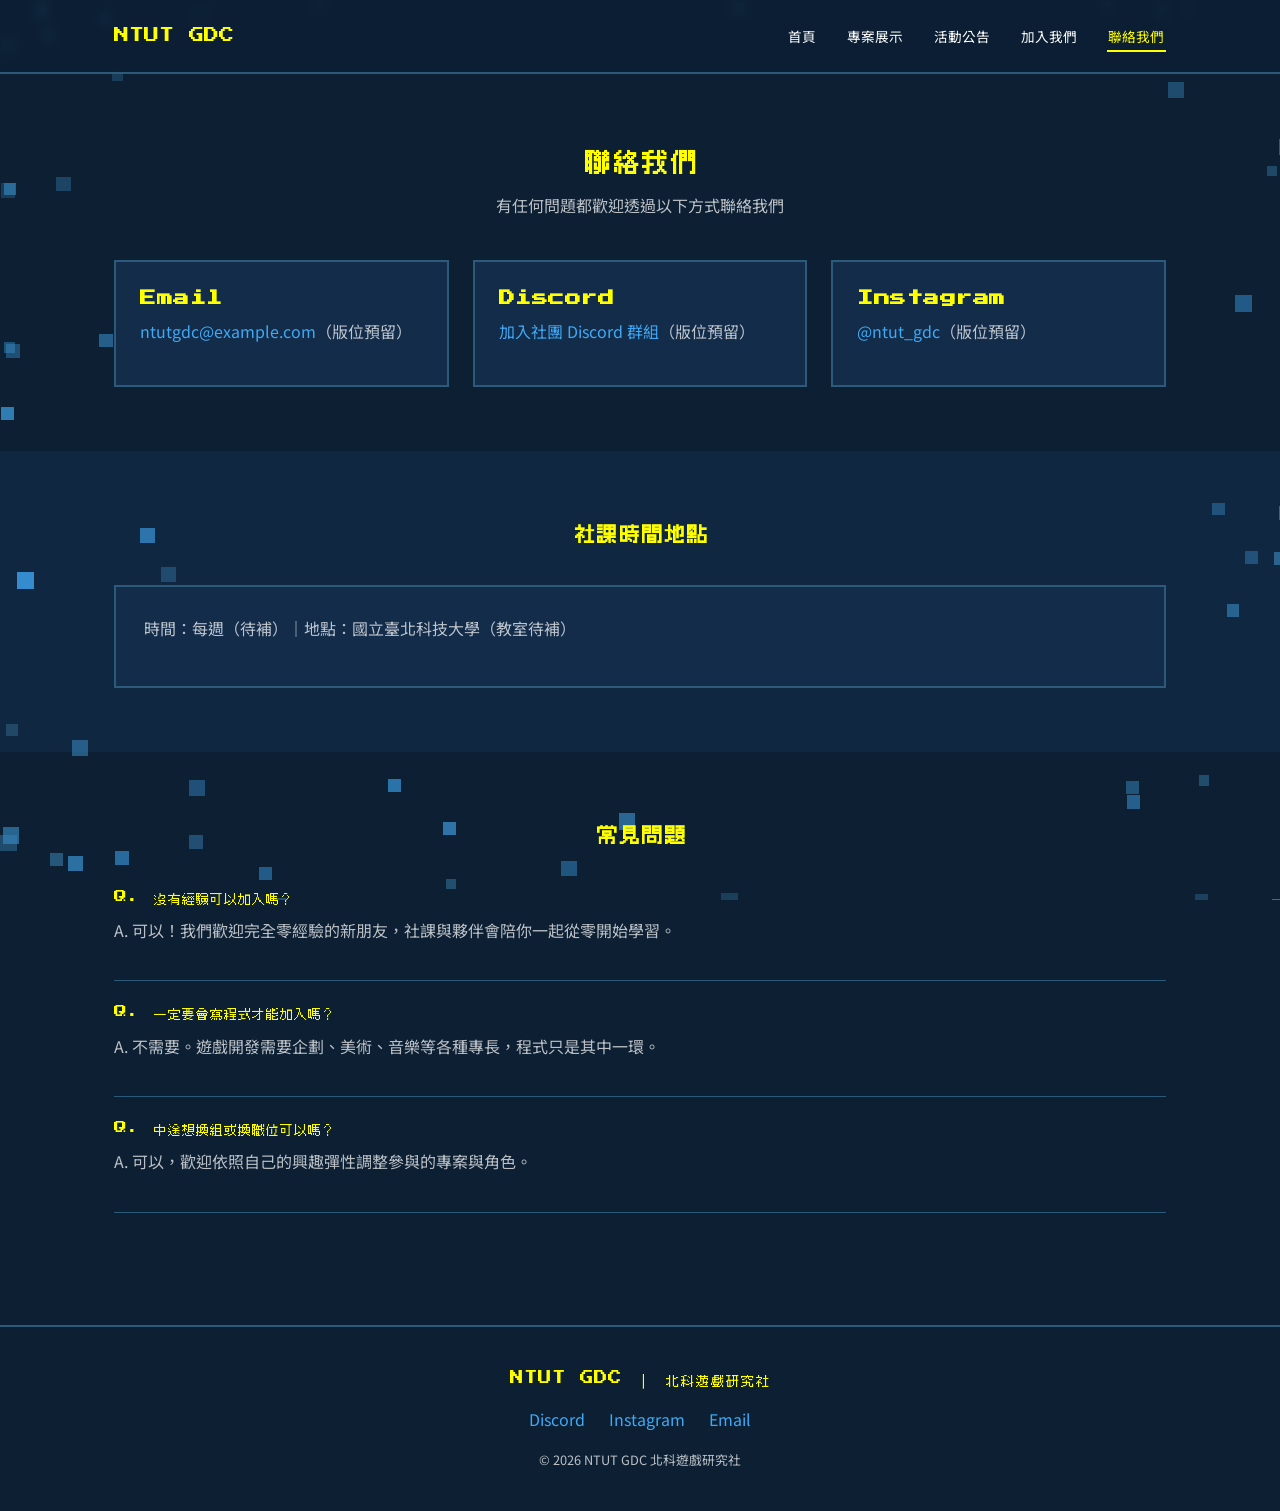
==== contact.html @ 1b5068ab "Add NTUT GDC club website Static five-page site (home, projects, events, join, contact) with a share" ====
<!DOCTYPE html>
<html lang="zh-Hant">
<head>
  <meta charset="UTF-8" />
  <meta name="viewport" content="width=device-width, initial-scale=1.0" />
  <title>聯絡我們 - NTUT GDC 北科遊戲研究社</title>
  <meta name="description" content="聯絡 NTUT GDC 北科遊戲研究社的方式、社課時間地點與常見問題。" />
  <link rel="preconnect" href="https://fonts.googleapis.com" />
  <link rel="preconnect" href="https://fonts.gstatic.com" crossorigin />
  <link href="https://fonts.googleapis.com/css2?family=Press+Start+2P&family=Noto+Sans+TC:wght@400;500;700&display=swap" rel="stylesheet" />
  <link rel="stylesheet" href="css/style.css" />
</head>
<body>
  <div class="pixel-decor" id="pixelDecor" aria-hidden="true"></div>

  <header class="site-header">
    <div class="container nav-container">
      <a href="index.html" class="logo">NTUT GDC</a>
      <button class="nav-toggle" id="navToggle" aria-label="開啟選單" aria-expanded="false">
        <span></span><span></span><span></span>
      </button>
      <nav class="site-nav" id="siteNav">
        <ul class="nav-list">
          <li><a href="index.html">首頁</a></li>
          <li><a href="projects.html">專案展示</a></li>
          <li><a href="events.html">活動公告</a></li>
          <li><a href="join.html">加入我們</a></li>
          <li><a href="contact.html" aria-current="page">聯絡我們</a></li>
        </ul>
      </nav>
    </div>
  </header>

  <main>
    <section class="section">
      <div class="container">
        <div class="section-title">
          <h1>聯絡我們</h1>
          <p>有任何問題都歡迎透過以下方式聯絡我們</p>
        </div>

        <div class="contact-list">
          <div class="contact-item" id="email">
            <h3>Email</h3>
            <p><a href="mailto:ntutgdc@example.com">ntutgdc@example.com</a>（版位預留）</p>
          </div>
          <div class="contact-item" id="discord">
            <h3>Discord</h3>
            <p><a href="#">加入社團 Discord 群組</a>（版位預留）</p>
          </div>
          <div class="contact-item" id="instagram">
            <h3>Instagram</h3>
            <p><a href="#">@ntut_gdc</a>（版位預留）</p>
          </div>
        </div>
      </div>
    </section>

    <section class="section section-alt">
      <div class="container">
        <div class="section-title">
          <h2>社課時間地點</h2>
        </div>
        <div class="card">
          <p>時間：每週（待補）｜地點：國立臺北科技大學（教室待補）</p>
        </div>
      </div>
    </section>

    <section class="section">
      <div class="container">
        <div class="section-title">
          <h2>常見問題</h2>
        </div>

        <!--
          ▼ 如何新增一筆 FAQ ▼
          複製一整段 <div class="faq-item">...</div>，
          貼到下方，修改問題（.faq-q）與答案（<p>）即可。
        -->
        <div class="faq-list">
          <div class="faq-item">
            <p class="faq-q">Q. 沒有經驗可以加入嗎？</p>
            <p>A. 可以！我們歡迎完全零經驗的新朋友，社課與夥伴會陪你一起從零開始學習。</p>
          </div>
          <div class="faq-item">
            <p class="faq-q">Q. 一定要會寫程式才能加入嗎？</p>
            <p>A. 不需要。遊戲開發需要企劃、美術、音樂等各種專長，程式只是其中一環。</p>
          </div>
          <div class="faq-item">
            <p class="faq-q">Q. 中途想換組或換職位可以嗎？</p>
            <p>A. 可以，歡迎依照自己的興趣彈性調整參與的專案與角色。</p>
          </div>
        </div>
      </div>
    </section>
  </main>

  <footer class="site-footer">
    <div class="container footer-container">
      <p class="footer-logo">NTUT GDC ｜ 北科遊戲研究社</p>
      <ul class="footer-links">
        <li><a href="#discord">Discord</a></li>
        <li><a href="#instagram">Instagram</a></li>
        <li><a href="#email">Email</a></li>
      </ul>
      <p class="footer-copy">&copy; 2026 NTUT GDC 北科遊戲研究社</p>
    </div>
  </footer>

  <script src="js/main.js"></script>
</body>
</html>
---- css/style.css ----
/* =====================================================
   NTUT GDC 北科遊戲研究社 — 共用樣式表
   復古電玩 / 像素風 / 8-bit 風格
   五個頁面（index / about / events / join / contact / projects）
   皆共用本檔案，請勿在各頁面內重複定義樣式。
   ===================================================== */

/* Cubic 11 — 開源繁體中文像素字型，授權 SIL OFL。
   來源：https://github.com/ACh-K/Cubic-11
   字型檔與授權條款放在 assets/fonts/，自行 host 避免外部 CDN 失效。 */
@font-face {
  font-family: "Cubic 11";
  src: url("../assets/fonts/Cubic_11.woff2") format("woff2");
  font-weight: normal;
  font-style: normal;
  font-display: swap;
}

:root {
  --color-bg: #0c1f33;
  --color-bg-alt: #102742;
  --color-bg-card: #122c4a;
  --color-blue-bright: #3fa9f5;
  --color-blue-dim: #2c5a7a;
  --color-yellow: #ffff00;
  --color-white: #ffffff;
  --color-white-dim: rgba(255, 255, 255, 0.72);
  --font-pixel: "Press Start 2P", "Cubic 11", "Noto Sans TC", monospace;
  --font-body: "Noto Sans TC", "Microsoft JhengHei", "Helvetica Neue", Arial, sans-serif;
  --container-width: 1100px;
  --header-height: 72px;
}

* {
  box-sizing: border-box;
}

html {
  scroll-behavior: smooth;
}

body {
  margin: 0;
  background-color: var(--color-bg);
  color: var(--color-white);
  font-family: var(--font-body);
  line-height: 1.7;
  font-size: 16px;
  position: relative;
  overflow-x: hidden;
}

h1, h2, h3, h4 {
  font-family: var(--font-pixel);
  color: var(--color-yellow);
  line-height: 1.5;
  margin: 0 0 1rem;
  letter-spacing: 0.5px;
}

h1 { font-size: 1.6rem; }
h2 { font-size: 1.25rem; }
h3 { font-size: 1rem; }
h4 { font-size: 0.85rem; }

p {
  color: var(--color-white-dim);
  margin: 0 0 1rem;
}

a {
  color: var(--color-blue-bright);
  text-decoration: none;
}

a:hover {
  color: var(--color-yellow);
}

ul {
  list-style: none;
  margin: 0;
  padding: 0;
}

img {
  max-width: 100%;
  display: block;
}

.container {
  width: 100%;
  max-width: var(--container-width);
  margin: 0 auto;
  padding: 0 1.5rem;
  position: relative;
  z-index: 1;
}

/* =====================================================
   像素背景裝飾
   由 js/main.js 自動產生，隨機分布於頁面邊緣／角落，
   不需手動編輯。
   ===================================================== */
.pixel-decor {
  position: fixed;
  inset: 0;
  pointer-events: none;
  overflow: hidden;
  z-index: 0;
}

.pixel-decor span {
  position: absolute;
  image-rendering: pixelated;
}

/* =====================================================
   頂部導覽列
   ===================================================== */
.site-header {
  position: sticky;
  top: 0;
  z-index: 50;
  background-color: rgba(12, 31, 51, 0.92);
  border-bottom: 2px solid var(--color-blue-dim);
  -webkit-backdrop-filter: blur(4px);
  backdrop-filter: blur(4px);
}

.nav-container {
  display: flex;
  align-items: center;
  justify-content: space-between;
  height: var(--header-height);
}

.logo {
  font-family: var(--font-pixel);
  font-size: 0.95rem;
  color: var(--color-yellow);
}

.logo:hover {
  color: var(--color-blue-bright);
}

.nav-toggle {
  display: none;
  flex-direction: column;
  justify-content: center;
  gap: 5px;
  width: 36px;
  height: 32px;
  background: transparent;
  border: 2px solid var(--color-blue-bright);
  cursor: pointer;
  padding: 4px;
}

.nav-toggle span {
  display: block;
  height: 2px;
  background-color: var(--color-blue-bright);
}

.site-nav .nav-list {
  display: flex;
  gap: 1.75rem;
}

.site-nav .nav-list a {
  font-size: 0.85rem;
  color: var(--color-white);
  padding: 0.25rem 0.1rem;
  border-bottom: 2px solid transparent;
}

.site-nav .nav-list a:hover,
.site-nav .nav-list a[aria-current="page"] {
  color: var(--color-yellow);
  border-bottom-color: var(--color-yellow);
}

/* =====================================================
   按鈕（像素風）
   ===================================================== */
.btn {
  display: inline-block;
  font-family: var(--font-pixel);
  font-size: 0.8rem;
  color: var(--color-bg);
  background-color: var(--color-yellow);
  border: 2px solid var(--color-bg);
  padding: 0.9rem 1.4rem;
  box-shadow: 4px 4px 0 var(--color-blue-dim);
  cursor: pointer;
  transition: transform 0.08s ease, box-shadow 0.08s ease;
}

.btn:hover {
  color: var(--color-bg);
  transform: translate(2px, 2px);
  box-shadow: 2px 2px 0 var(--color-blue-dim);
}

.btn-outline {
  background-color: transparent;
  color: var(--color-blue-bright);
  border: 2px solid var(--color-blue-bright);
  box-shadow: 4px 4px 0 var(--color-blue-dim);
}

.btn-outline:hover {
  color: var(--color-yellow);
  border-color: var(--color-yellow);
}

/* =====================================================
   Hero（首頁）
   ===================================================== */
.hero {
  padding: 5.5rem 0 4.5rem;
  text-align: center;
}

.hero-title {
  font-size: 1.9rem;
  margin-bottom: 1.2rem;
}

.hero-tagline {
  font-family: var(--font-pixel);
  color: var(--color-white);
  font-size: 0.95rem;
  margin-bottom: 1.5rem;
}

.hero-desc {
  max-width: 560px;
  margin: 0 auto 2.2rem;
}

/* =====================================================
   通用版面區塊
   ===================================================== */
.section {
  padding: 4rem 0;
}

.section-alt {
  background-color: var(--color-bg-alt);
}

.section-title {
  text-align: center;
  margin-bottom: 2.5rem;
}

.section-title h2 {
  margin-bottom: 0.5rem;
}

.section-title p {
  max-width: 600px;
  margin: 0 auto;
}

/* =====================================================
   一般卡片（about / join / contact 共用）
   ===================================================== */
.card {
  background-color: var(--color-bg-card);
  border: 2px solid var(--color-blue-dim);
  padding: 1.75rem;
}

.card-grid {
  display: grid;
  grid-template-columns: repeat(auto-fit, minmax(220px, 1fr));
  gap: 1.5rem;
}

.card-grid-vertical {
  grid-template-columns: 1fr;
  max-width: 700px;
  margin: 0 auto;
}

/* =====================================================
   步驟流程（加入我們）
   ===================================================== */
.steps {
  display: grid;
  grid-template-columns: repeat(auto-fit, minmax(200px, 1fr));
  gap: 1.5rem;
  counter-reset: step;
}

.step {
  background-color: var(--color-bg-card);
  border: 2px solid var(--color-blue-dim);
  padding: 1.5rem;
  position: relative;
}

.step::before {
  counter-increment: step;
  content: counter(step);
  font-family: var(--font-pixel);
  color: var(--color-bg);
  background-color: var(--color-blue-bright);
  width: 32px;
  height: 32px;
  display: flex;
  align-items: center;
  justify-content: center;
  margin-bottom: 1rem;
}

/* =====================================================
   FAQ（聯絡我們）
   ===================================================== */
.faq-item {
  border-bottom: 1px solid var(--color-blue-dim);
  padding: 1.25rem 0;
}

.faq-item:first-child {
  padding-top: 0;
}

.faq-q {
  color: var(--color-yellow);
  font-family: var(--font-pixel);
  font-size: 0.8rem;
  margin-bottom: 0.6rem;
}

/* =====================================================
   聯絡資訊清單
   ===================================================== */
.contact-list {
  display: grid;
  grid-template-columns: repeat(auto-fit, minmax(220px, 1fr));
  gap: 1.5rem;
}

.contact-item {
  background-color: var(--color-bg-card);
  border: 2px solid var(--color-blue-dim);
  padding: 1.5rem;
}

.contact-item h3 {
  margin-bottom: 0.5rem;
}

/* =====================================================
   活動公告（events.html）
   ===================================================== */
.announcement-list {
  display: flex;
  flex-direction: column;
  gap: 1.25rem;
}

.announcement {
  display: flex;
  gap: 1.5rem;
  background-color: var(--color-bg-card);
  border: 2px solid var(--color-blue-dim);
  padding: 1.5rem;
}

.announcement-date {
  flex-shrink: 0;
  width: 100px;
  font-family: var(--font-pixel);
  font-size: 0.75rem;
  color: var(--color-blue-bright);
}

.announcement-body h3 {
  margin-bottom: 0.5rem;
}

.announcement.is-past {
  opacity: 0.75;
}

/* =====================================================
   專案展示（projects.html）
   ===================================================== */
.filter-bar {
  display: flex;
  flex-wrap: wrap;
  gap: 1.75rem;
  margin-bottom: 2.5rem;
  padding: 1.5rem;
  background-color: var(--color-bg-card);
  border: 2px solid var(--color-blue-dim);
}

.filter-group {
  display: flex;
  flex-direction: column;
  gap: 0.6rem;
}

.filter-group-label {
  font-family: var(--font-pixel);
  font-size: 0.7rem;
  color: var(--color-white-dim);
}

.filter-options {
  display: flex;
  flex-wrap: wrap;
  gap: 0.6rem;
}

.filter-btn {
  font-family: var(--font-body);
  font-size: 0.85rem;
  color: var(--color-white);
  background-color: transparent;
  border: 2px solid var(--color-blue-dim);
  padding: 0.45rem 0.9rem;
  cursor: pointer;
}

.filter-btn:hover {
  border-color: var(--color-blue-bright);
}

.filter-btn.is-active {
  background-color: var(--color-blue-bright);
  border-color: var(--color-blue-bright);
  color: var(--color-bg);
  font-weight: bold;
}

.project-grid {
  display: grid;
  grid-template-columns: repeat(auto-fit, minmax(280px, 1fr));
  gap: 1.75rem;
}

.project-card {
  background-color: var(--color-bg-card);
  border: 2px solid var(--color-blue-dim);
  display: flex;
  flex-direction: column;
  transition: border-color 0.15s ease, transform 0.15s ease;
}

.project-card:hover {
  border-color: var(--color-blue-bright);
  transform: translateY(-3px);
}

.project-card.is-hidden {
  display: none;
}

.project-thumb {
  height: 150px;
  background-color: var(--color-bg-alt);
  background-image:
    repeating-linear-gradient(45deg, var(--color-blue-dim) 0, var(--color-blue-dim) 2px, transparent 2px, transparent 14px),
    repeating-linear-gradient(-45deg, var(--color-blue-dim) 0, var(--color-blue-dim) 2px, transparent 2px, transparent 14px);
  display: flex;
  align-items: center;
  justify-content: center;
  border-bottom: 2px solid var(--color-blue-dim);
}

.project-thumb span {
  font-family: var(--font-pixel);
  font-size: 0.7rem;
  color: var(--color-white-dim);
  background-color: rgba(12, 31, 51, 0.75);
  padding: 0.5rem 0.75rem;
}

.project-body {
  padding: 1.5rem;
  display: flex;
  flex-direction: column;
  flex-grow: 1;
}

.project-meta {
  display: flex;
  flex-wrap: wrap;
  gap: 0.4rem;
  margin-bottom: 0.75rem;
}

.tag {
  font-size: 0.7rem;
  color: var(--color-blue-bright);
  border: 1px solid var(--color-blue-bright);
  padding: 0.15rem 0.5rem;
}

.badge-status {
  font-size: 0.7rem;
  padding: 0.15rem 0.5rem;
  font-weight: bold;
}

.badge-status.status-ongoing {
  color: var(--color-bg);
  background-color: var(--color-yellow);
}

.badge-status.status-done {
  color: var(--color-white);
  background-color: var(--color-blue-dim);
}

.project-style {
  font-size: 0.85rem;
  color: var(--color-white-dim);
  margin-bottom: 0.5rem;
}

.project-team {
  font-size: 0.8rem;
  color: var(--color-blue-bright);
  margin-bottom: 1rem;
}

.project-links {
  margin-top: auto;
  display: flex;
  gap: 1rem;
}

.no-results {
  text-align: center;
  color: var(--color-white-dim);
  padding: 3rem 0;
  display: none;
}

.no-results.is-visible {
  display: block;
}

/* =====================================================
   首頁精選專案預覽
   ===================================================== */
.featured-grid {
  display: grid;
  grid-template-columns: repeat(auto-fit, minmax(280px, 1fr));
  gap: 1.75rem;
}

/* =====================================================
   Footer
   ===================================================== */
.site-footer {
  border-top: 2px solid var(--color-blue-dim);
  padding: 2.5rem 0;
  margin-top: 3rem;
}

.footer-container {
  display: flex;
  flex-direction: column;
  align-items: center;
  gap: 1rem;
  text-align: center;
}

.footer-logo {
  font-family: var(--font-pixel);
  color: var(--color-yellow);
  font-size: 0.85rem;
  margin: 0;
}

.footer-links {
  display: flex;
  gap: 1.5rem;
}

.footer-copy {
  color: var(--color-white-dim);
  font-size: 0.8rem;
  margin: 0;
}

/* =====================================================
   響應式設計
   ===================================================== */
@media (max-width: 768px) {
  .nav-toggle {
    display: flex;
  }

  .site-nav {
    position: absolute;
    top: var(--header-height);
    left: 0;
    right: 0;
    background-color: var(--color-bg);
    border-bottom: 2px solid var(--color-blue-dim);
    max-height: 0;
    overflow: hidden;
    transition: max-height 0.25s ease;
  }

  .site-nav.is-open {
    max-height: 360px;
  }

  .site-nav .nav-list {
    flex-direction: column;
    gap: 0;
    padding: 0.5rem 1.5rem 1.5rem;
  }

  .site-nav .nav-list a {
    display: block;
    padding: 0.75rem 0;
  }

  .hero-title {
    font-size: 1.4rem;
  }

  .announcement {
    flex-direction: column;
    gap: 0.5rem;
  }
}

@media (max-width: 480px) {
  h1 { font-size: 1.2rem; }
  .hero { padding: 3.5rem 0 3rem; }
}
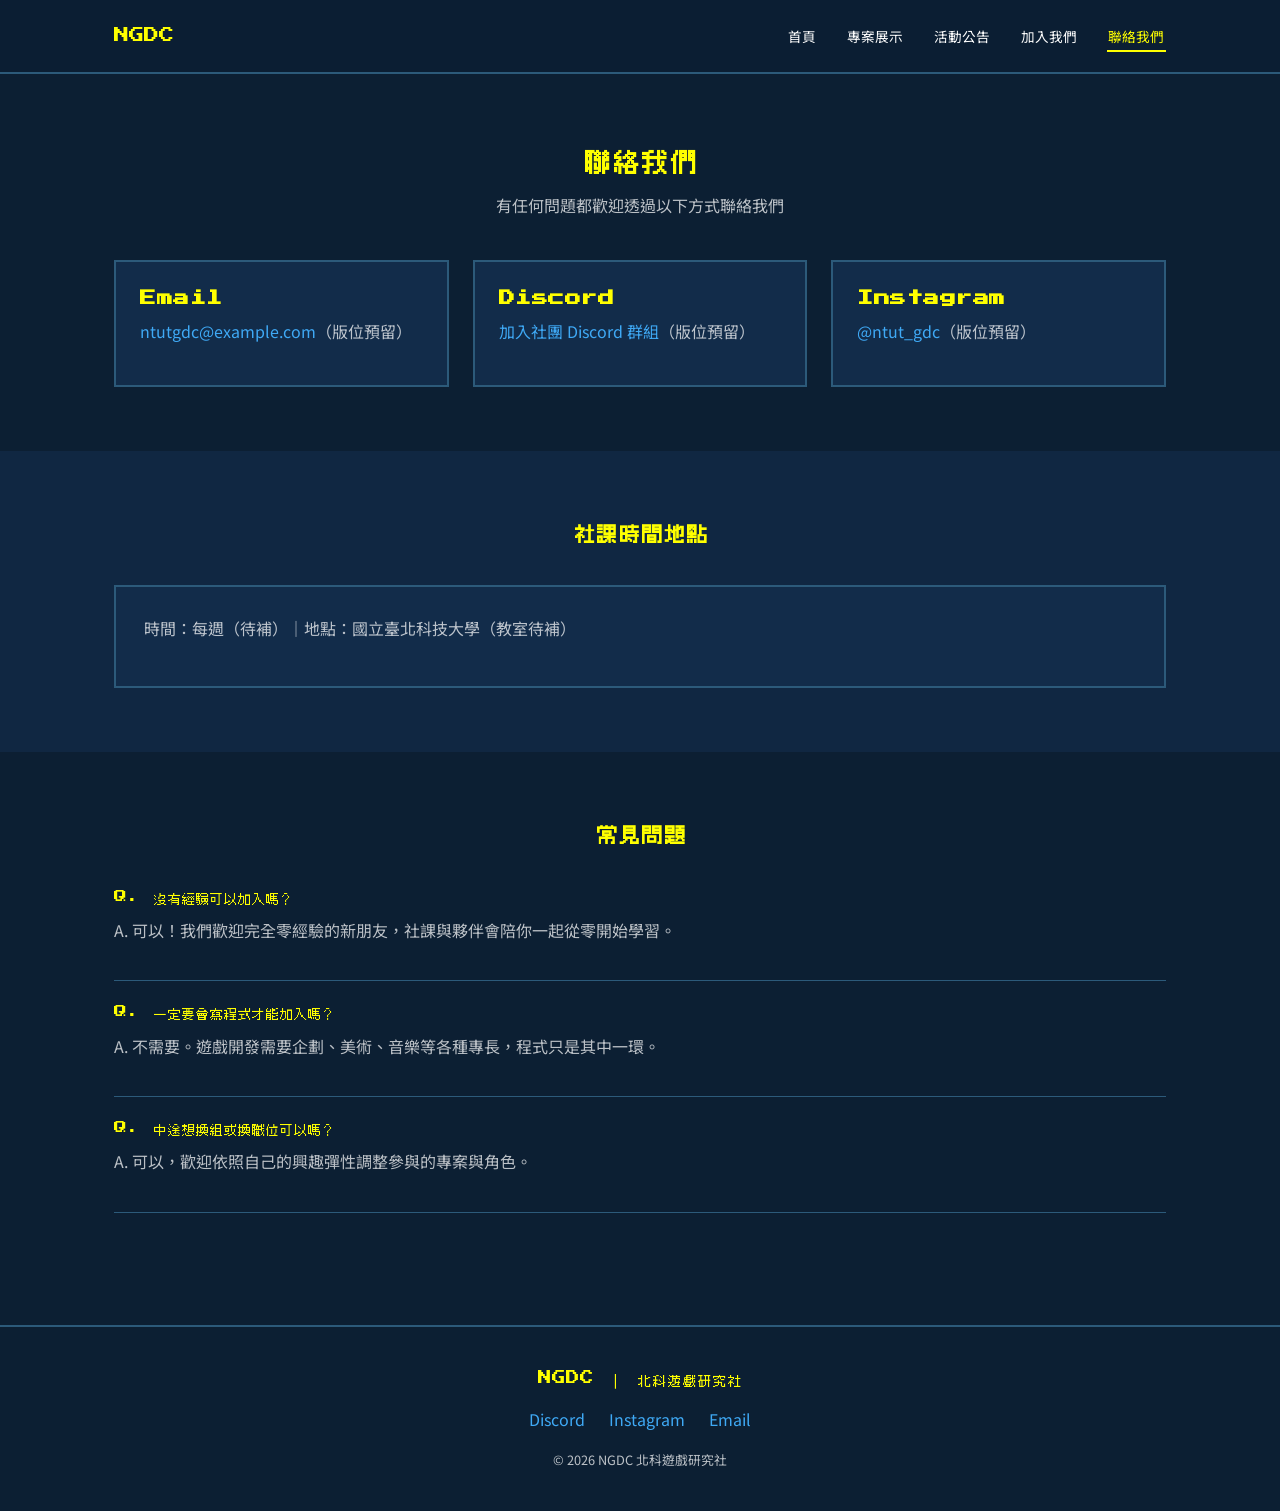
==== commit 292f7b84: "修改側邊外觀" ====
--- a/contact.html
+++ b/contact.html
@@ -3,19 +3,17 @@
 <head>
   <meta charset="UTF-8" />
   <meta name="viewport" content="width=device-width, initial-scale=1.0" />
-  <title>聯絡我們 - NTUT GDC 北科遊戲研究社</title>
-  <meta name="description" content="聯絡 NTUT GDC 北科遊戲研究社的方式、社課時間地點與常見問題。" />
+  <title>聯絡我們 - NGDC 北科遊戲研究社</title>
+  <meta name="description" content="聯絡 NGDC 北科遊戲研究社的方式、社課時間地點與常見問題。" />
   <link rel="preconnect" href="https://fonts.googleapis.com" />
   <link rel="preconnect" href="https://fonts.gstatic.com" crossorigin />
   <link href="https://fonts.googleapis.com/css2?family=Press+Start+2P&family=Noto+Sans+TC:wght@400;500;700&display=swap" rel="stylesheet" />
   <link rel="stylesheet" href="css/style.css" />
 </head>
 <body>
-  <div class="pixel-decor" id="pixelDecor" aria-hidden="true"></div>
-
   <header class="site-header">
     <div class="container nav-container">
-      <a href="index.html" class="logo">NTUT GDC</a>
+      <a href="index.html" class="logo">NGDC</a>
       <button class="nav-toggle" id="navToggle" aria-label="開啟選單" aria-expanded="false">
         <span></span><span></span><span></span>
       </button>
@@ -33,6 +31,8 @@
 
   <main>
     <section class="section">
+      <div class="wave-decoration wave-decoration--left" aria-hidden="true"></div>
+      <div class="wave-decoration wave-decoration--right" aria-hidden="true"></div>
       <div class="container">
         <div class="section-title">
           <h1>聯絡我們</h1>
@@ -57,6 +57,8 @@
     </section>
 
     <section class="section section-alt">
+      <div class="wave-decoration wave-decoration--left" aria-hidden="true"></div>
+      <div class="wave-decoration wave-decoration--right" aria-hidden="true"></div>
       <div class="container">
         <div class="section-title">
           <h2>社課時間地點</h2>
@@ -68,6 +70,8 @@
     </section>
 
     <section class="section">
+      <div class="wave-decoration wave-decoration--left" aria-hidden="true"></div>
+      <div class="wave-decoration wave-decoration--right" aria-hidden="true"></div>
       <div class="container">
         <div class="section-title">
           <h2>常見問題</h2>
@@ -98,13 +102,13 @@
 
   <footer class="site-footer">
     <div class="container footer-container">
-      <p class="footer-logo">NTUT GDC ｜ 北科遊戲研究社</p>
+      <p class="footer-logo">NGDC ｜ 北科遊戲研究社</p>
       <ul class="footer-links">
         <li><a href="#discord">Discord</a></li>
         <li><a href="#instagram">Instagram</a></li>
         <li><a href="#email">Email</a></li>
       </ul>
-      <p class="footer-copy">&copy; 2026 NTUT GDC 北科遊戲研究社</p>
+      <p class="footer-copy">&copy; 2026 NGDC 北科遊戲研究社</p>
     </div>
   </footer>
 
--- a/css/style.css
+++ b/css/style.css
@@ -1,5 +1,5 @@
 /* =====================================================
-   NTUT GDC 北科遊戲研究社 — 共用樣式表
+   NGDC 北科遊戲研究社 — 共用樣式表
    復古電玩 / 像素風 / 8-bit 風格
    五個頁面（index / about / events / join / contact / projects）
    皆共用本檔案，請勿在各頁面內重複定義樣式。
@@ -18,11 +18,16 @@
 
 :root {
   --color-bg: #0c1f33;
+  --color-bg-deep: #091628;
   --color-bg-alt: #102742;
   --color-bg-card: #122c4a;
   --color-blue-bright: #3fa9f5;
+  --color-blue-mid: #3a7fa8;
   --color-blue-dim: #2c5a7a;
+  --color-blue-pale: #7fb8e6;
+  --color-border-soft: #1d3a55;
   --color-yellow: #ffff00;
+  --color-yellow-cta: #ffe600;
   --color-white: #ffffff;
   --color-white-dim: rgba(255, 255, 255, 0.72);
   --font-pixel: "Press Start 2P", "Cubic 11", "Noto Sans TC", monospace;
@@ -98,21 +103,64 @@
 }
 
 /* =====================================================
-   像素背景裝飾
-   由 js/main.js 自動產生，隨機分布於頁面邊緣／角落，
-   不需手動編輯。
-   ===================================================== */
-.pixel-decor {
-  position: fixed;
-  inset: 0;
+   兩側海浪式像素方塊裝飾
+   固定式（非隨機）裝飾，只出現在頁面左右兩側留白區域。
+   裝飾包在每個 section 內部（而不是整頁），跟著該 section
+   自己的高度走，所以區塊與區塊交界處會自然斷開，不會變成
+   貫穿全頁的一條長條。要套用裝飾的 section 必須是
+   position: relative（.hero 和 .section 都已經設定好）。
+
+   結構是「多個橫排（row）由上到下排列」，每排從頁面外側邊緣
+   往中央內容方向排列方塊；每排的方塊「數量」由 js/main.js
+   依正弦波計算（週期拉長、振幅縮小，做出寬緩不尖銳的海浪
+   起伏），同一排內的顏色固定 4 階、由外到內依序變亮，
+   跟這排總共幾顆方塊無關（最外側永遠最暗）。
+
+   橫排與方塊本身只是 <div>，沒有任何文字或可互動內容，
+   JS 只負責讀取容器高度後計算要鋪幾排、每排幾顆方塊。
+   寬螢幕才有足夠留白顯示，較窄螢幕（< 1400px）直接隱藏。
+   z-index 低於 .container，不會蓋到文字內容。
+   ===================================================== */
+.wave-decoration {
+  position: absolute;
+  top: 0;
+  bottom: 0;
+  display: flex;
+  flex-direction: column;
+  gap: 8px;
+  padding: 36px 20px;
+  z-index: 0;
   pointer-events: none;
   overflow: hidden;
-  z-index: 0;
-}
-
-.pixel-decor span {
-  position: absolute;
-  image-rendering: pixelated;
+}
+
+.wave-decoration--left {
+  left: 0;
+}
+
+.wave-decoration--right {
+  right: 0;
+}
+
+.wave-decoration--right .wave-row {
+  flex-direction: row-reverse;
+}
+
+.wave-row {
+  display: flex;
+  gap: 4px;
+}
+
+.wave-square {
+  width: 16px;
+  height: 16px;
+  flex-shrink: 0;
+}
+
+@media (max-width: 1399px) {
+  .wave-decoration {
+    display: none;
+  }
 }
 
 /* =====================================================
@@ -182,6 +230,29 @@
   border-bottom-color: var(--color-yellow);
 }
 
+.nav-right {
+  display: flex;
+  align-items: center;
+  gap: 1.5rem;
+}
+
+.nav-social {
+  display: flex;
+  align-items: center;
+  gap: 1rem;
+}
+
+.nav-divider {
+  width: 1px;
+  height: 18px;
+  background-color: var(--color-blue-dim);
+}
+
+.nav-social-link {
+  font-size: 0.75rem;
+  color: var(--color-blue-pale);
+}
+
 /* =====================================================
    按鈕（像素風）
    ===================================================== */
@@ -189,11 +260,13 @@
   display: inline-block;
   font-family: var(--font-pixel);
   font-size: 0.8rem;
+  font-weight: bold;
+  letter-spacing: 1.5px;
   color: var(--color-bg);
-  background-color: var(--color-yellow);
+  background-color: var(--color-yellow-cta);
   border: 2px solid var(--color-bg);
   padding: 0.9rem 1.4rem;
-  box-shadow: 4px 4px 0 var(--color-blue-dim);
+  box-shadow: 4px 4px 0 var(--color-blue-bright);
   cursor: pointer;
   transition: transform 0.08s ease, box-shadow 0.08s ease;
 }
@@ -201,7 +274,7 @@
 .btn:hover {
   color: var(--color-bg);
   transform: translate(2px, 2px);
-  box-shadow: 2px 2px 0 var(--color-blue-dim);
+  box-shadow: 2px 2px 0 var(--color-blue-bright);
 }
 
 .btn-outline {
@@ -220,8 +293,30 @@
    Hero（首頁）
    ===================================================== */
 .hero {
-  padding: 5.5rem 0 4.5rem;
+  position: relative;
+  background-color: var(--color-bg);
+  padding: 4.5rem 0 3.5rem;
   text-align: center;
+}
+
+.hero-pixel-row {
+  display: flex;
+  justify-content: center;
+  gap: 6px;
+  margin-bottom: 2.5rem;
+}
+
+.hero-pixel-row span {
+  width: 10px;
+  height: 10px;
+  background-color: var(--color-blue-dim);
+}
+
+.hero-pixel-row span:nth-child(1),
+.hero-pixel-row span:nth-child(4),
+.hero-pixel-row span:nth-child(5),
+.hero-pixel-row span:nth-child(7) {
+  background-color: var(--color-blue-bright);
 }
 
 .hero-title {
@@ -245,11 +340,16 @@
    通用版面區塊
    ===================================================== */
 .section {
+  position: relative;
   padding: 4rem 0;
 }
 
 .section-alt {
   background-color: var(--color-bg-alt);
+}
+
+.section-deep {
+  background-color: var(--color-bg-deep);
 }
 
 .section-title {
@@ -281,10 +381,22 @@
   gap: 1.5rem;
 }
 
-.card-grid-vertical {
-  grid-template-columns: 1fr;
-  max-width: 700px;
+/* =====================================================
+   關於我們內容卡（首頁）
+   ===================================================== */
+.about-panel {
+  max-width: 560px;
   margin: 0 auto;
+  border: 1px solid var(--color-border-soft);
+  border-radius: 4px;
+  padding: 24px;
+  display: flex;
+  flex-direction: column;
+  gap: 1.75rem;
+}
+
+.about-block p {
+  margin-bottom: 0;
 }
 
 /* =====================================================
@@ -600,6 +712,10 @@
 @media (max-width: 768px) {
   .nav-toggle {
     display: flex;
+  }
+
+  .nav-social {
+    display: none;
   }
 
   .site-nav {
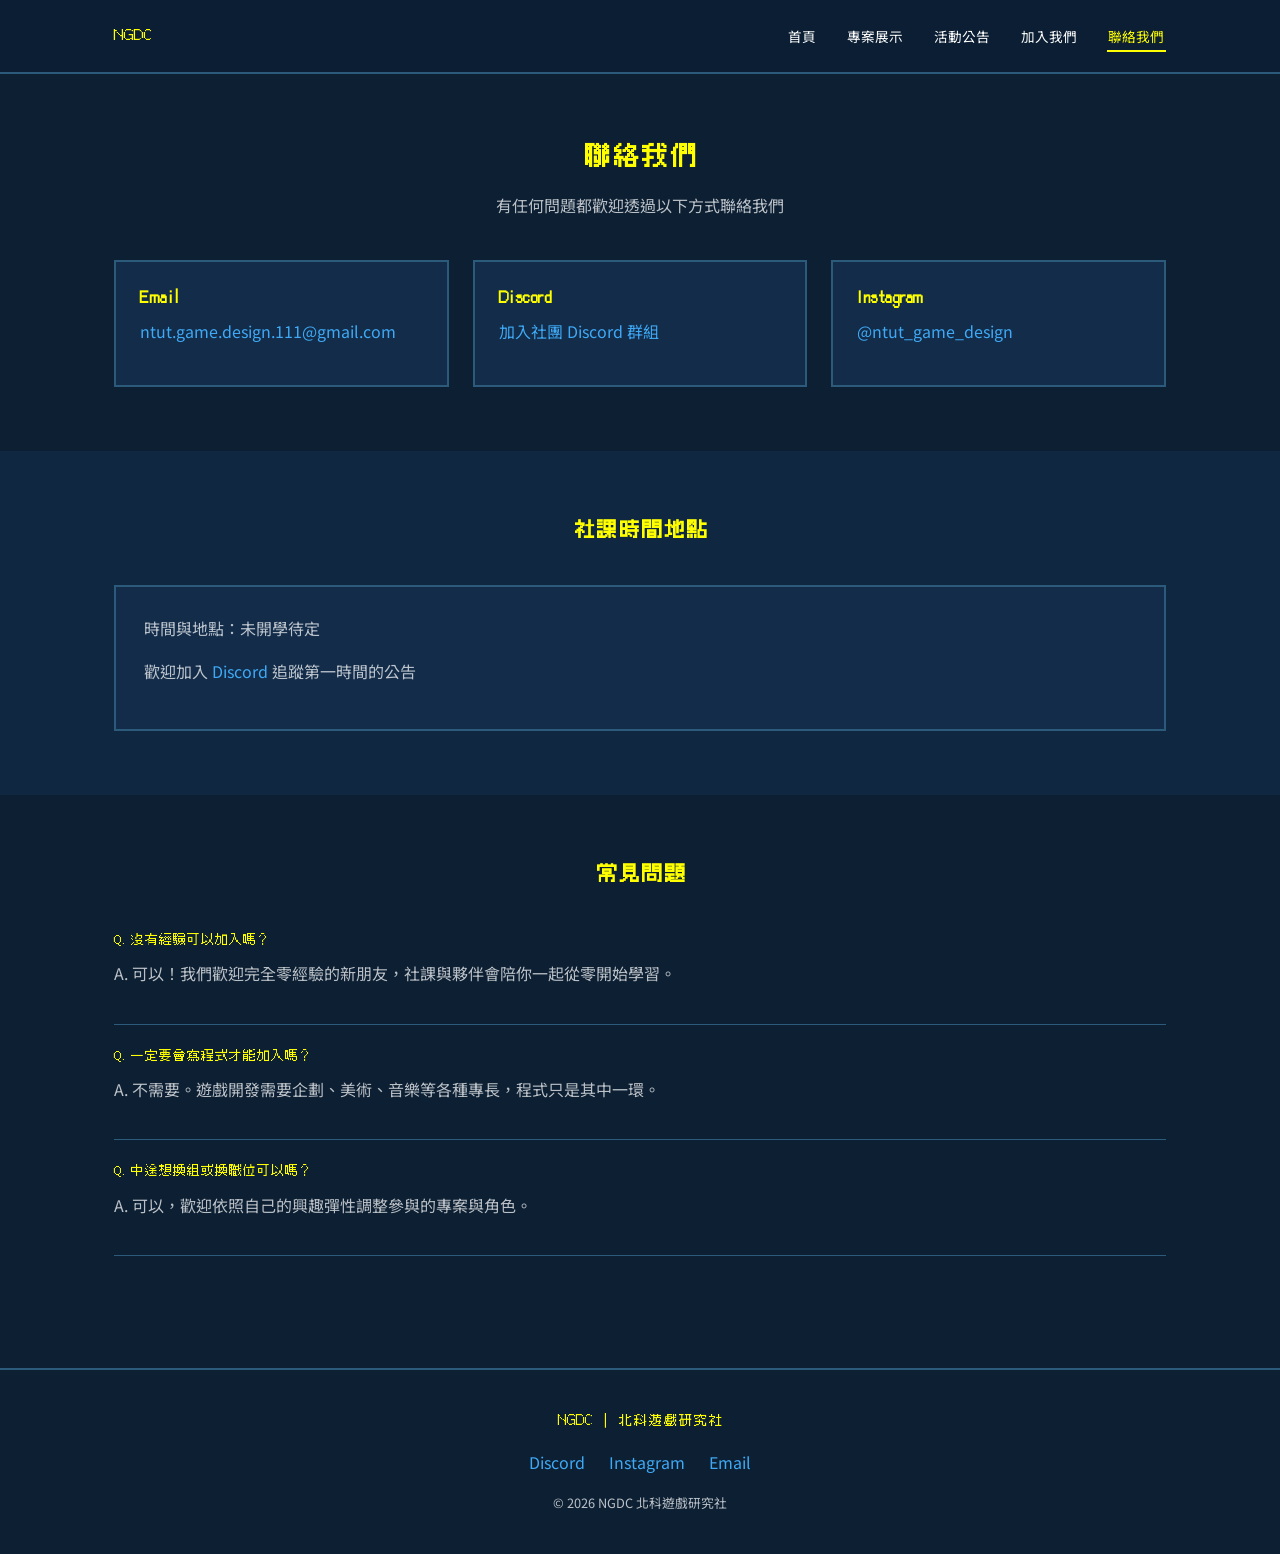
==== commit 01609210: "加入我們頁面更改" ====
--- a/contact.html
+++ b/contact.html
@@ -42,15 +42,15 @@
         <div class="contact-list">
           <div class="contact-item" id="email">
             <h3>Email</h3>
-            <p><a href="mailto:ntutgdc@example.com">ntutgdc@example.com</a>（版位預留）</p>
+            <p><a href="mailto:ntut.game.design.111@gmail.com">ntut.game.design.111@gmail.com</a></p>
           </div>
           <div class="contact-item" id="discord">
             <h3>Discord</h3>
-            <p><a href="#">加入社團 Discord 群組</a>（版位預留）</p>
+            <p><a href="https://discord.gg/KpZhJA3yag" target="_blank" rel="noopener">加入社團 Discord 群組</a></p>
           </div>
           <div class="contact-item" id="instagram">
             <h3>Instagram</h3>
-            <p><a href="#">@ntut_gdc</a>（版位預留）</p>
+            <p><a href="https://instagram.com/ntut_game_design" target="_blank" rel="noopener">@ntut_game_design</a></p>
           </div>
         </div>
       </div>
@@ -64,7 +64,8 @@
           <h2>社課時間地點</h2>
         </div>
         <div class="card">
-          <p>時間：每週（待補）｜地點：國立臺北科技大學（教室待補）</p>
+          <p>時間與地點：未開學待定</p>
+          <p>歡迎加入 <a href="https://discord.gg/KpZhJA3yag" target="_blank" rel="noopener">Discord</a> 追蹤第一時間的公告</p>
         </div>
       </div>
     </section>
--- a/css/style.css
+++ b/css/style.css
@@ -30,7 +30,7 @@
   --color-yellow-cta: #ffe600;
   --color-white: #ffffff;
   --color-white-dim: rgba(255, 255, 255, 0.72);
-  --font-pixel: "Press Start 2P", "Cubic 11", "Noto Sans TC", monospace;
+  --font-pixel: "Cubic 11", "Noto Sans TC", monospace;
   --font-body: "Noto Sans TC", "Microsoft JhengHei", "Helvetica Neue", Arial, sans-serif;
   --container-width: 1100px;
   --header-height: 72px;
@@ -289,6 +289,19 @@
   border-color: var(--color-yellow);
 }
 
+.btn-outline-yellow {
+  background-color: transparent;
+  color: var(--color-yellow-cta);
+  border: 2px solid var(--color-yellow-cta);
+  box-shadow: 4px 4px 0 var(--color-blue-dim);
+}
+
+.btn-outline-yellow:hover {
+  color: var(--color-yellow);
+  border-color: var(--color-yellow);
+  box-shadow: 2px 2px 0 var(--color-blue-dim);
+}
+
 /* =====================================================
    Hero（首頁）
    ===================================================== */
@@ -428,6 +441,55 @@
   align-items: center;
   justify-content: center;
   margin-bottom: 1rem;
+}
+
+/* =====================================================
+   期許清單 / CTA 群組（加入我們）
+   ===================================================== */
+.join-tagline {
+  font-size: 1.05rem;
+  max-width: 640px;
+  margin: 0 auto;
+}
+
+.perk-list {
+  max-width: 680px;
+  margin: 0 auto 1.5rem;
+  display: flex;
+  flex-direction: column;
+  gap: 1.25rem;
+}
+
+.perk-list li {
+  color: var(--color-white-dim);
+  padding-left: 1.75rem;
+  position: relative;
+  line-height: 1.7;
+}
+
+.perk-list li::before {
+  content: "";
+  position: absolute;
+  left: 0;
+  top: 0.45em;
+  width: 10px;
+  height: 10px;
+  background-color: var(--color-blue-bright);
+}
+
+.perk-note {
+  max-width: 680px;
+  margin: 0 auto;
+  text-align: center;
+  color: var(--color-blue-pale);
+  font-style: italic;
+}
+
+.cta-group {
+  display: flex;
+  flex-wrap: wrap;
+  justify-content: center;
+  gap: 1.5rem;
 }
 
 /* =====================================================
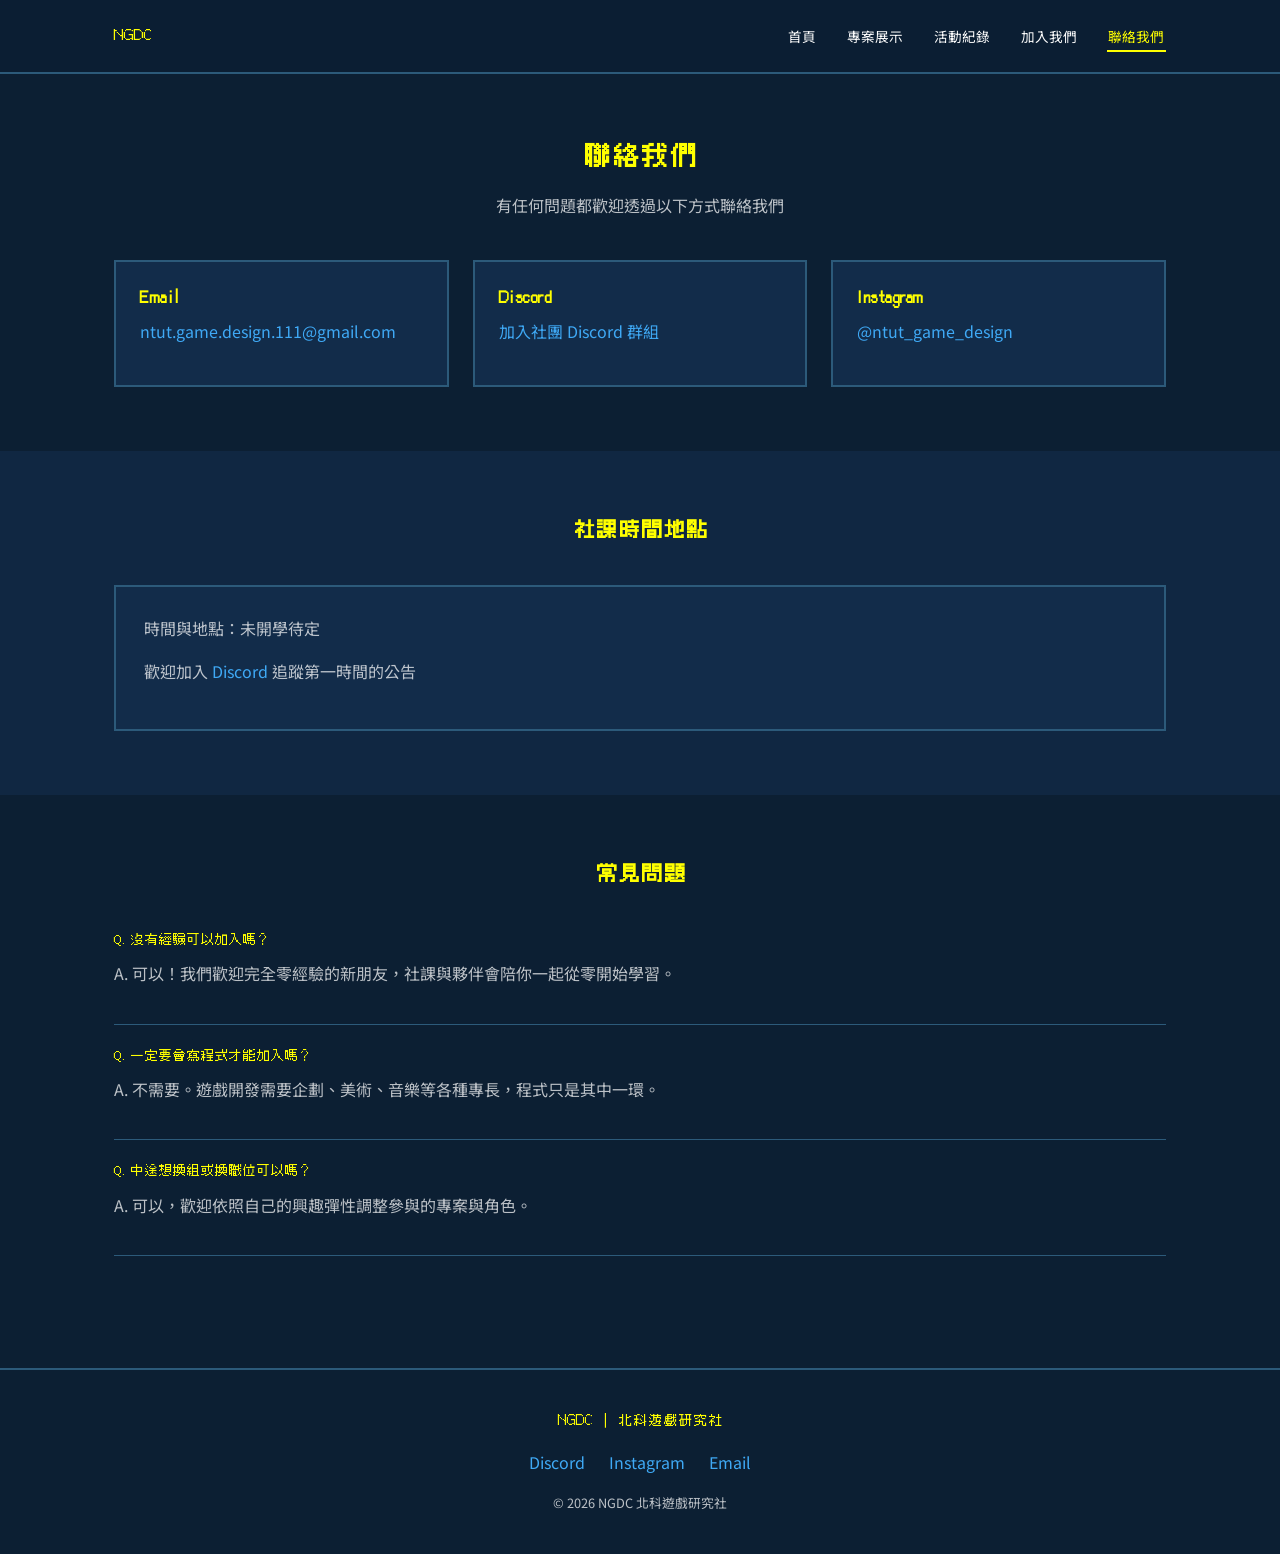
==== commit 232d6680: "活動紀錄頁面更改" ====
--- a/contact.html
+++ b/contact.html
@@ -21,7 +21,7 @@
         <ul class="nav-list">
           <li><a href="index.html">首頁</a></li>
           <li><a href="projects.html">專案展示</a></li>
-          <li><a href="events.html">活動公告</a></li>
+          <li><a href="events.html">活動紀錄</a></li>
           <li><a href="join.html">加入我們</a></li>
           <li><a href="contact.html" aria-current="page">聯絡我們</a></li>
         </ul>
--- a/css/style.css
+++ b/css/style.css
@@ -531,8 +531,67 @@
 }
 
 /* =====================================================
-   活動公告（events.html）
-   ===================================================== */
+   活動紀錄（events.html）
+   ===================================================== */
+.notice-card {
+  display: flex;
+  align-items: center;
+  gap: 1.5rem;
+  flex-wrap: wrap;
+  background-color: var(--color-bg-card);
+  border: 1px solid var(--color-blue-dim);
+  padding: 1.25rem 1.5rem;
+  margin-bottom: 2.5rem;
+}
+
+.notice-card p {
+  margin: 0;
+  flex: 1;
+  min-width: 180px;
+}
+
+.notice-btn {
+  flex-shrink: 0;
+  font-family: var(--font-pixel);
+  font-size: 0.7rem;
+  color: var(--color-blue-bright);
+  border: 1px solid var(--color-blue-bright);
+  padding: 0.5rem 0.85rem;
+  white-space: nowrap;
+}
+
+.notice-btn:hover {
+  color: var(--color-yellow);
+  border-color: var(--color-yellow);
+}
+
+.event-semester {
+  font-family: var(--font-pixel);
+  font-size: 0.75rem;
+  color: var(--color-blue-pale);
+  margin: 0 0 1rem;
+  padding-bottom: 0.75rem;
+  border-bottom: 1px solid var(--color-border-soft);
+}
+
+.event-meta {
+  font-size: 0.8rem;
+  color: var(--color-blue-pale);
+  margin-bottom: 0.75rem;
+}
+
+.event-link {
+  display: inline-block;
+  margin-top: 0.75rem;
+  font-size: 0.85rem;
+  color: var(--color-blue-bright);
+}
+
+.event-link:hover {
+  color: var(--color-yellow);
+}
+
+
 .announcement-list {
   display: flex;
   flex-direction: column;
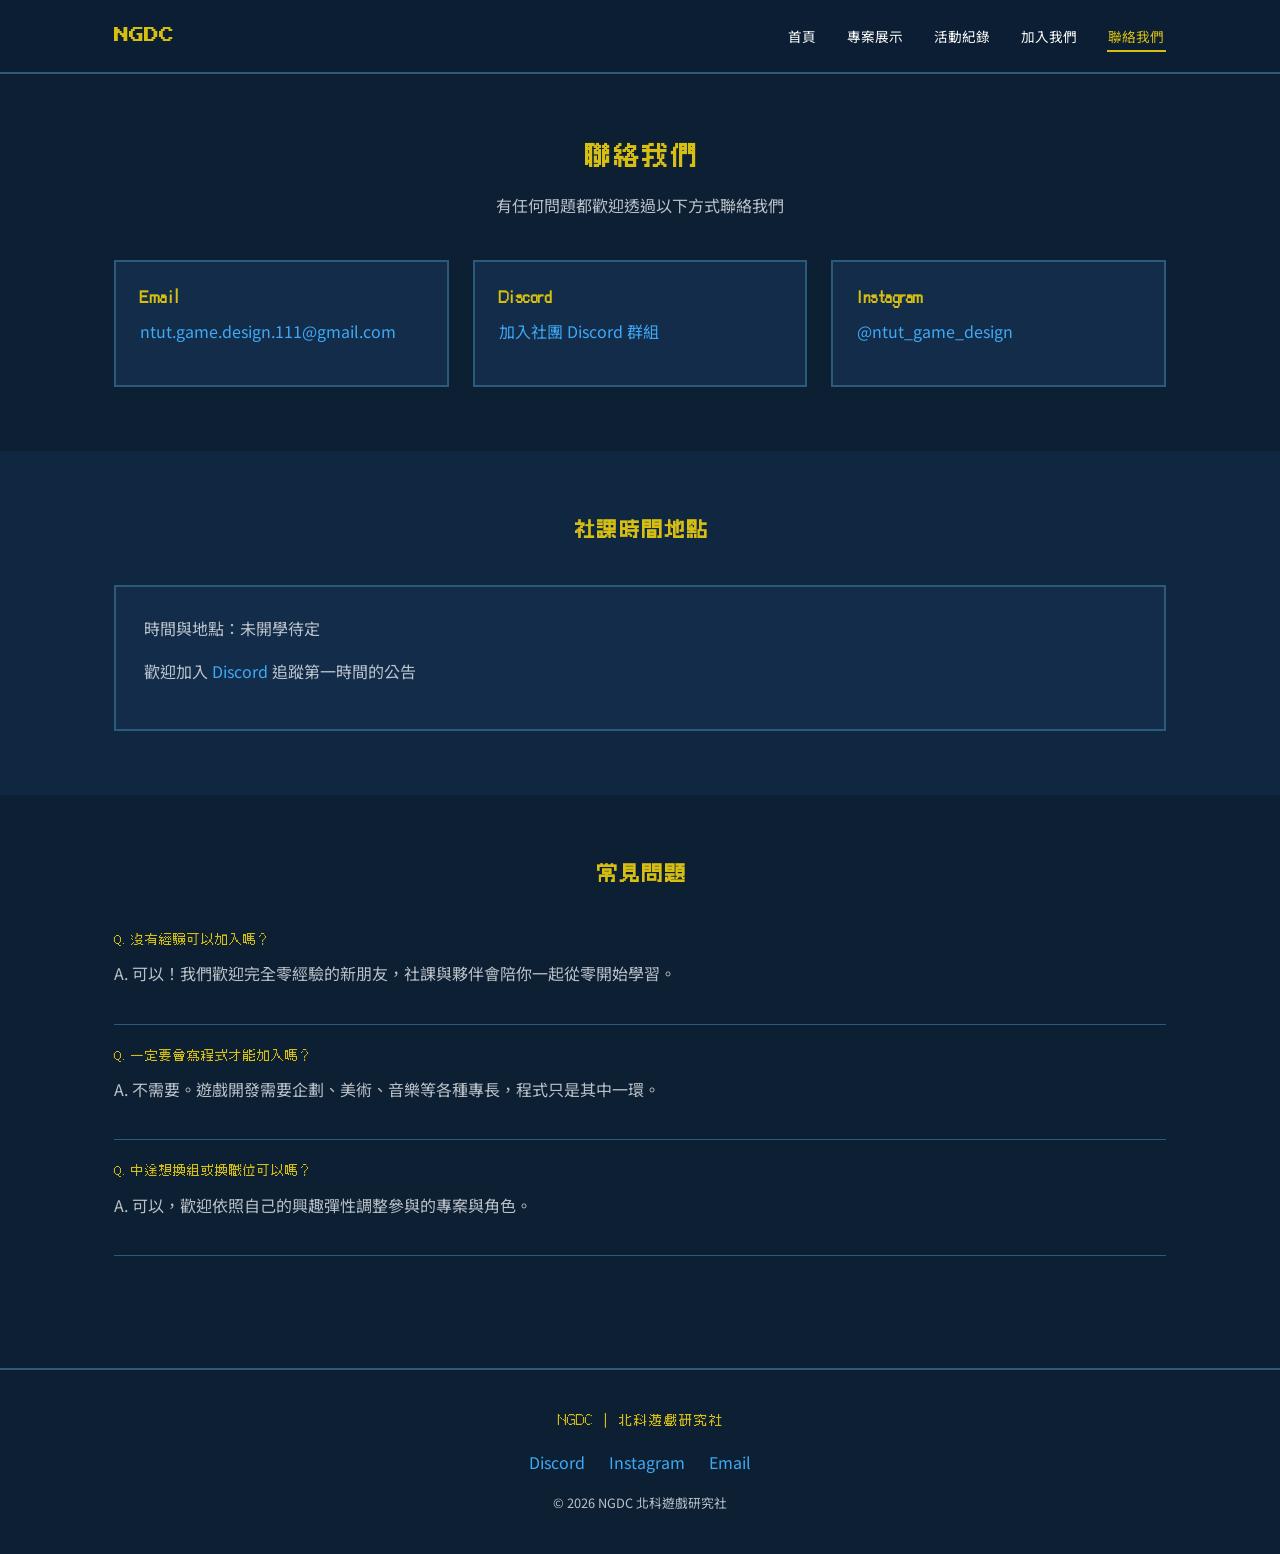
==== commit 68111d92: "新增 SEO 優化：meta description、Open Graph、Twitter Card、結構化資料 各頁面補上獨立的 meta description、Open Graph 與 Twit" ====
--- a/contact.html
+++ b/contact.html
@@ -4,7 +4,23 @@
   <meta charset="UTF-8" />
   <meta name="viewport" content="width=device-width, initial-scale=1.0" />
   <title>聯絡我們 - NGDC 北科遊戲研究社</title>
-  <meta name="description" content="聯絡 NGDC 北科遊戲研究社的方式、社課時間地點與常見問題。" />
+  <meta name="description" content="聯絡 NGDC 北科遊戲研究社（NTUT Game Dev Club）的完整方式，包含 Email、Discord 社群與 Instagram 帳號，以及社課時間地點與常見問題整理，歡迎對遊戲開發有興趣的北科學生或校外朋友隨時透過各種管道洽詢加入這個社團。" />
+  <link rel="canonical" href="https://gd.ntut.club/contact.html" />
+
+  <!-- Open Graph -->
+  <meta property="og:site_name" content="NGDC 北科遊戲研究社" />
+  <meta property="og:type" content="website" />
+  <meta property="og:title" content="聯絡我們 - NGDC 北科遊戲研究社" />
+  <meta property="og:description" content="聯絡 NGDC 北科遊戲研究社的方式，包含 Email、Discord 與 Instagram，以及社課時間地點與常見問題。" />
+  <meta property="og:image" content="https://gd.ntut.club/assets/images/og-image.jpg" />
+  <meta property="og:url" content="https://gd.ntut.club/contact.html" />
+
+  <!-- Twitter Card -->
+  <meta name="twitter:card" content="summary_large_image" />
+  <meta name="twitter:title" content="聯絡我們 - NGDC 北科遊戲研究社" />
+  <meta name="twitter:description" content="聯絡 NGDC 北科遊戲研究社的方式，包含 Email、Discord 與 Instagram，以及社課時間地點與常見問題。" />
+  <meta name="twitter:image" content="https://gd.ntut.club/assets/images/og-image.jpg" />
+
   <link rel="preconnect" href="https://fonts.googleapis.com" />
   <link rel="preconnect" href="https://fonts.gstatic.com" crossorigin />
   <link href="https://fonts.googleapis.com/css2?family=Press+Start+2P&family=Noto+Sans+TC:wght@400;500;700&display=swap" rel="stylesheet" />
--- a/css/style.css
+++ b/css/style.css
@@ -26,8 +26,8 @@
   --color-blue-dim: #2c5a7a;
   --color-blue-pale: #7fb8e6;
   --color-border-soft: #1d3a55;
-  --color-yellow: #ffff00;
-  --color-yellow-cta: #ffe600;
+  --color-yellow: #d6bf12;
+  --color-yellow-cta: #d6bf12;
   --color-white: #ffffff;
   --color-white-dim: rgba(255, 255, 255, 0.72);
   --font-pixel: "Cubic 11", "Noto Sans TC", monospace;
@@ -184,7 +184,7 @@
 }
 
 .logo {
-  font-family: var(--font-pixel);
+  font-family: "Press Start 2P", monospace;
   font-size: 0.95rem;
   color: var(--color-yellow);
 }
@@ -291,8 +291,8 @@
 
 .btn-outline-yellow {
   background-color: transparent;
-  color: var(--color-yellow-cta);
-  border: 2px solid var(--color-yellow-cta);
+  color: var(--color-yellow);
+  border: 2px solid var(--color-yellow);
   box-shadow: 4px 4px 0 var(--color-blue-dim);
 }
 
@@ -432,7 +432,7 @@
 .step::before {
   counter-increment: step;
   content: counter(step);
-  font-family: var(--font-pixel);
+  font-family: "Press Start 2P", monospace;
   color: var(--color-bg);
   background-color: var(--color-blue-bright);
   width: 32px;
@@ -676,7 +676,7 @@
 
 .project-grid {
   display: grid;
-  grid-template-columns: repeat(auto-fit, minmax(280px, 1fr));
+  grid-template-columns: 1fr;
   gap: 1.75rem;
 }
 
@@ -684,7 +684,7 @@
   background-color: var(--color-bg-card);
   border: 2px solid var(--color-blue-dim);
   display: flex;
-  flex-direction: column;
+  flex-direction: row;
   transition: border-color 0.15s ease, transform 0.15s ease;
 }
 
@@ -698,7 +698,7 @@
 }
 
 .project-thumb {
-  height: 150px;
+  flex: 0 0 42%;
   background-color: var(--color-bg-alt);
   background-image:
     repeating-linear-gradient(45deg, var(--color-blue-dim) 0, var(--color-blue-dim) 2px, transparent 2px, transparent 14px),
@@ -706,7 +706,15 @@
   display: flex;
   align-items: center;
   justify-content: center;
-  border-bottom: 2px solid var(--color-blue-dim);
+  border-right: 2px solid var(--color-blue-dim);
+  overflow: hidden;
+}
+
+.project-thumb img {
+  width: 100%;
+  height: 100%;
+  object-fit: cover;
+  display: block;
 }
 
 .project-thumb span {
@@ -736,6 +744,11 @@
   color: var(--color-blue-bright);
   border: 1px solid var(--color-blue-bright);
   padding: 0.15rem 0.5rem;
+}
+
+.tag--workshop {
+  color: var(--color-yellow);
+  border-color: var(--color-yellow);
 }
 
 .badge-status {
@@ -874,6 +887,17 @@
     flex-direction: column;
     gap: 0.5rem;
   }
+
+  .project-card {
+    flex-direction: column;
+  }
+
+  .project-thumb {
+    flex: none;
+    aspect-ratio: 16 / 9;
+    border-right: none;
+    border-bottom: 2px solid var(--color-blue-dim);
+  }
 }
 
 @media (max-width: 480px) {
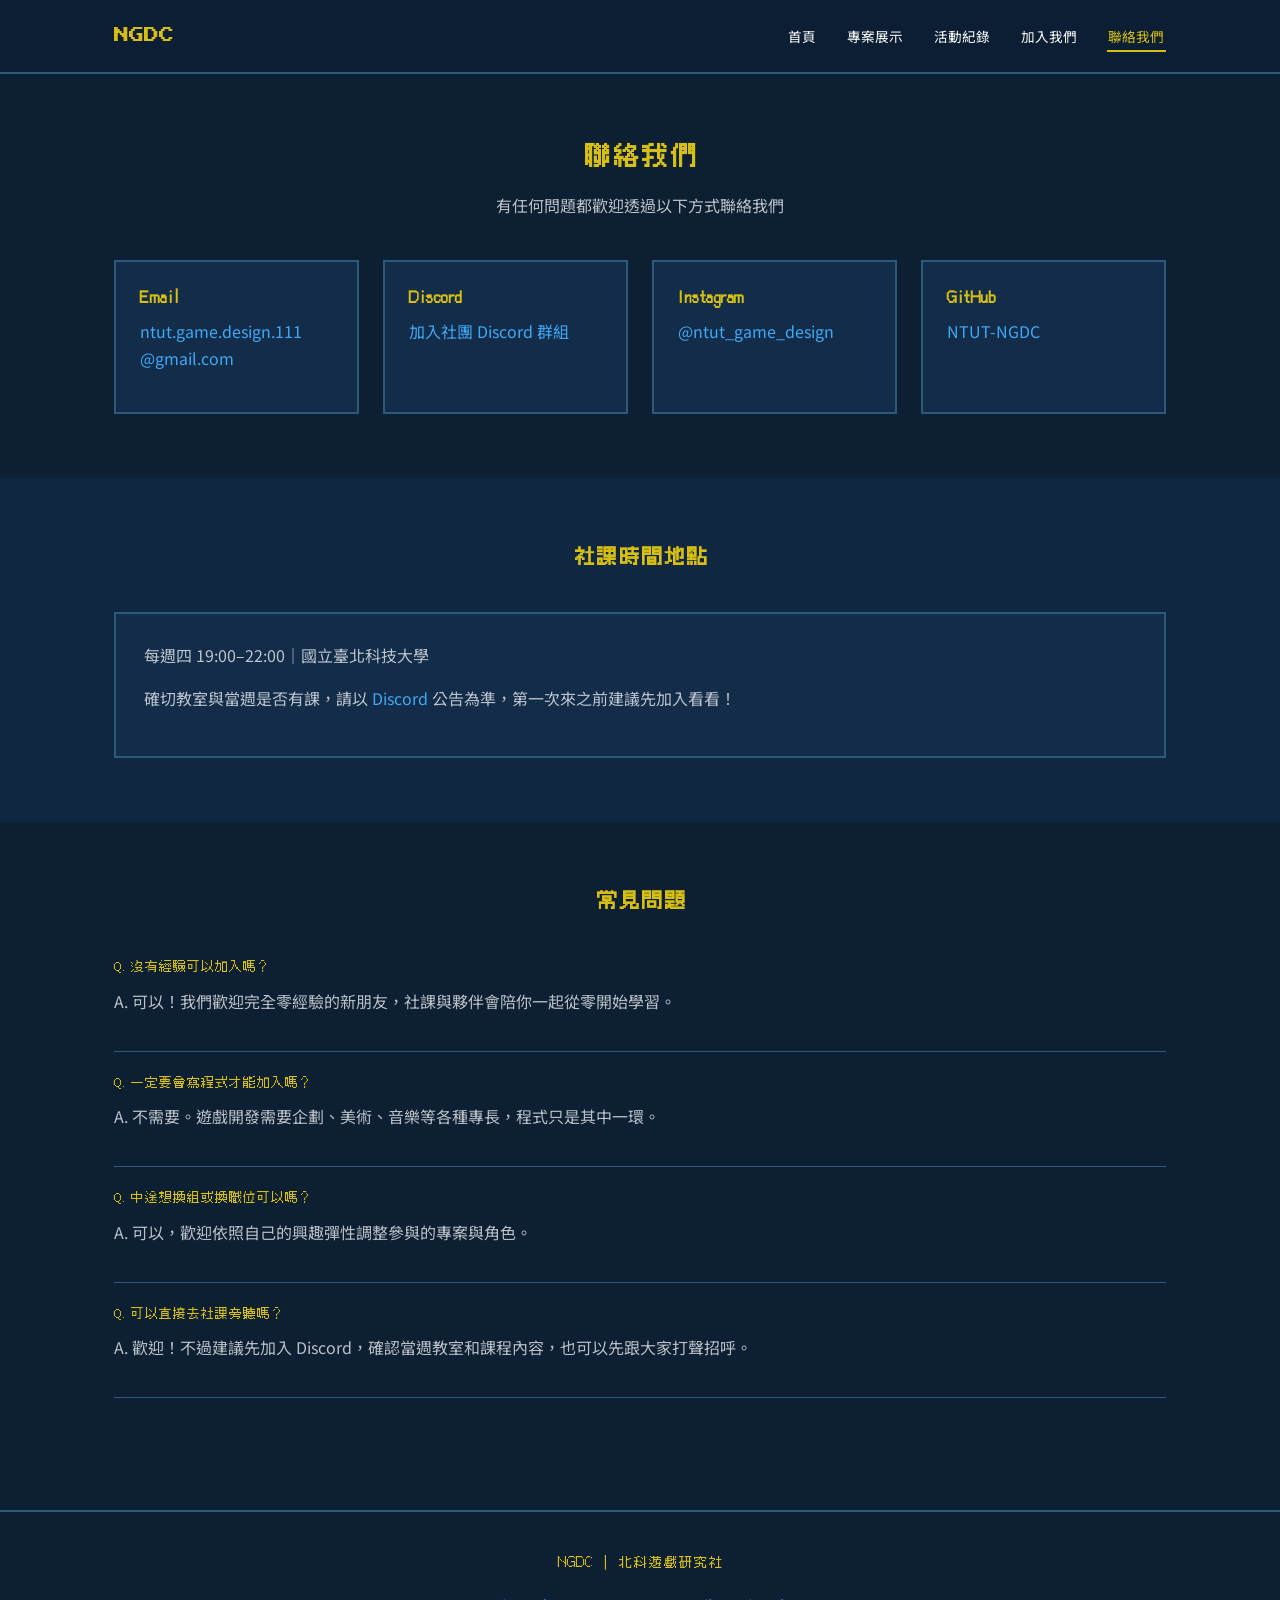
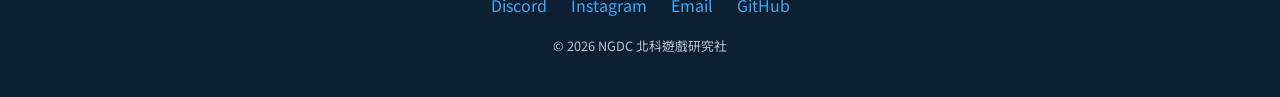
==== commit c0dcf164: "更新社費、社課資訊與活動紀錄，新增社團 GitHub 連結 - 加入我們：社費改為每學期 NT$200，遊戲展福利移除優惠字樣 - 聯絡我們：補上社課時間地點、新增旁聽 FAQ、GitHub 區塊，修" ====
--- a/contact.html
+++ b/contact.html
@@ -12,14 +12,14 @@
   <meta property="og:type" content="website" />
   <meta property="og:title" content="聯絡我們 - NGDC 北科遊戲研究社" />
   <meta property="og:description" content="聯絡 NGDC 北科遊戲研究社的方式，包含 Email、Discord 與 Instagram，以及社課時間地點與常見問題。" />
-  <meta property="og:image" content="https://gd.ntut.club/assets/images/og-image.jpg" />
+  <meta property="og:image" content="https://gd.ntut.club/assets/images/og-image.png" />
   <meta property="og:url" content="https://gd.ntut.club/contact.html" />
 
   <!-- Twitter Card -->
   <meta name="twitter:card" content="summary_large_image" />
   <meta name="twitter:title" content="聯絡我們 - NGDC 北科遊戲研究社" />
   <meta name="twitter:description" content="聯絡 NGDC 北科遊戲研究社的方式，包含 Email、Discord 與 Instagram，以及社課時間地點與常見問題。" />
-  <meta name="twitter:image" content="https://gd.ntut.club/assets/images/og-image.jpg" />
+  <meta name="twitter:image" content="https://gd.ntut.club/assets/images/og-image.png" />
 
   <link rel="preconnect" href="https://fonts.googleapis.com" />
   <link rel="preconnect" href="https://fonts.gstatic.com" crossorigin />
@@ -58,7 +58,7 @@
         <div class="contact-list">
           <div class="contact-item" id="email">
             <h3>Email</h3>
-            <p><a href="mailto:ntut.game.design.111@gmail.com">ntut.game.design.111@gmail.com</a></p>
+            <p><a href="mailto:ntut.game.design.111@gmail.com">ntut.game.design.111<wbr>@gmail.com</a></p>
           </div>
           <div class="contact-item" id="discord">
             <h3>Discord</h3>
@@ -67,6 +67,10 @@
           <div class="contact-item" id="instagram">
             <h3>Instagram</h3>
             <p><a href="https://instagram.com/ntut_game_design" target="_blank" rel="noopener">@ntut_game_design</a></p>
+          </div>
+          <div class="contact-item" id="github">
+            <h3>GitHub</h3>
+            <p><a href="https://github.com/NTUT-NGDC" target="_blank" rel="noopener">NTUT-NGDC</a></p>
           </div>
         </div>
       </div>
@@ -80,8 +84,8 @@
           <h2>社課時間地點</h2>
         </div>
         <div class="card">
-          <p>時間與地點：未開學待定</p>
-          <p>歡迎加入 <a href="https://discord.gg/KpZhJA3yag" target="_blank" rel="noopener">Discord</a> 追蹤第一時間的公告</p>
+          <p>每週四 19:00–22:00｜國立臺北科技大學</p>
+          <p>確切教室與當週是否有課，請以 <a href="https://discord.gg/KpZhJA3yag" target="_blank" rel="noopener">Discord</a> 公告為準，第一次來之前建議先加入看看！</p>
         </div>
       </div>
     </section>
@@ -112,6 +116,10 @@
             <p class="faq-q">Q. 中途想換組或換職位可以嗎？</p>
             <p>A. 可以，歡迎依照自己的興趣彈性調整參與的專案與角色。</p>
           </div>
+          <div class="faq-item">
+            <p class="faq-q">Q. 可以直接去社課旁聽嗎？</p>
+            <p>A. 歡迎！不過建議先加入 Discord，確認當週教室和課程內容，也可以先跟大家打聲招呼。</p>
+          </div>
         </div>
       </div>
     </section>
@@ -124,6 +132,7 @@
         <li><a href="#discord">Discord</a></li>
         <li><a href="#instagram">Instagram</a></li>
         <li><a href="#email">Email</a></li>
+        <li><a href="#github">GitHub</a></li>
       </ul>
       <p class="footer-copy">&copy; 2026 NGDC 北科遊戲研究社</p>
     </div>
--- a/css/style.css
+++ b/css/style.css
@@ -530,6 +530,11 @@
   margin-bottom: 0.5rem;
 }
 
+/* 長字串（如 Email）沒有空格可斷行，避免撐出卡片 */
+.contact-item p {
+  overflow-wrap: anywhere;
+}
+
 /* =====================================================
    活動紀錄（events.html）
    ===================================================== */
@@ -570,8 +575,13 @@
   font-size: 0.75rem;
   color: var(--color-blue-pale);
   margin: 0 0 1rem;
-  padding-bottom: 0.75rem;
-  border-bottom: 1px solid var(--color-border-soft);
+}
+
+/* 學期之間的分隔線：畫在後面學期的標題上方 */
+.announcement-list + .event-semester {
+  margin-top: 3rem;
+  padding-top: 1.5rem;
+  border-top: 1px solid var(--color-border-soft);
 }
 
 .event-meta {
@@ -751,6 +761,11 @@
   border-color: var(--color-yellow);
 }
 
+.tag--jam {
+  color: var(--color-blue-pale);
+  border-color: var(--color-blue-pale);
+}
+
 .badge-status {
   font-size: 0.7rem;
   padding: 0.15rem 0.5rem;
@@ -796,6 +811,12 @@
   display: block;
 }
 
+.repo-note {
+  margin-top: 2.5rem;
+  text-align: center;
+  color: var(--color-white-dim);
+}
+
 /* =====================================================
    首頁精選專案預覽
    ===================================================== */
@@ -831,6 +852,8 @@
 
 .footer-links {
   display: flex;
+  flex-wrap: wrap;
+  justify-content: center;
   gap: 1.5rem;
 }
 
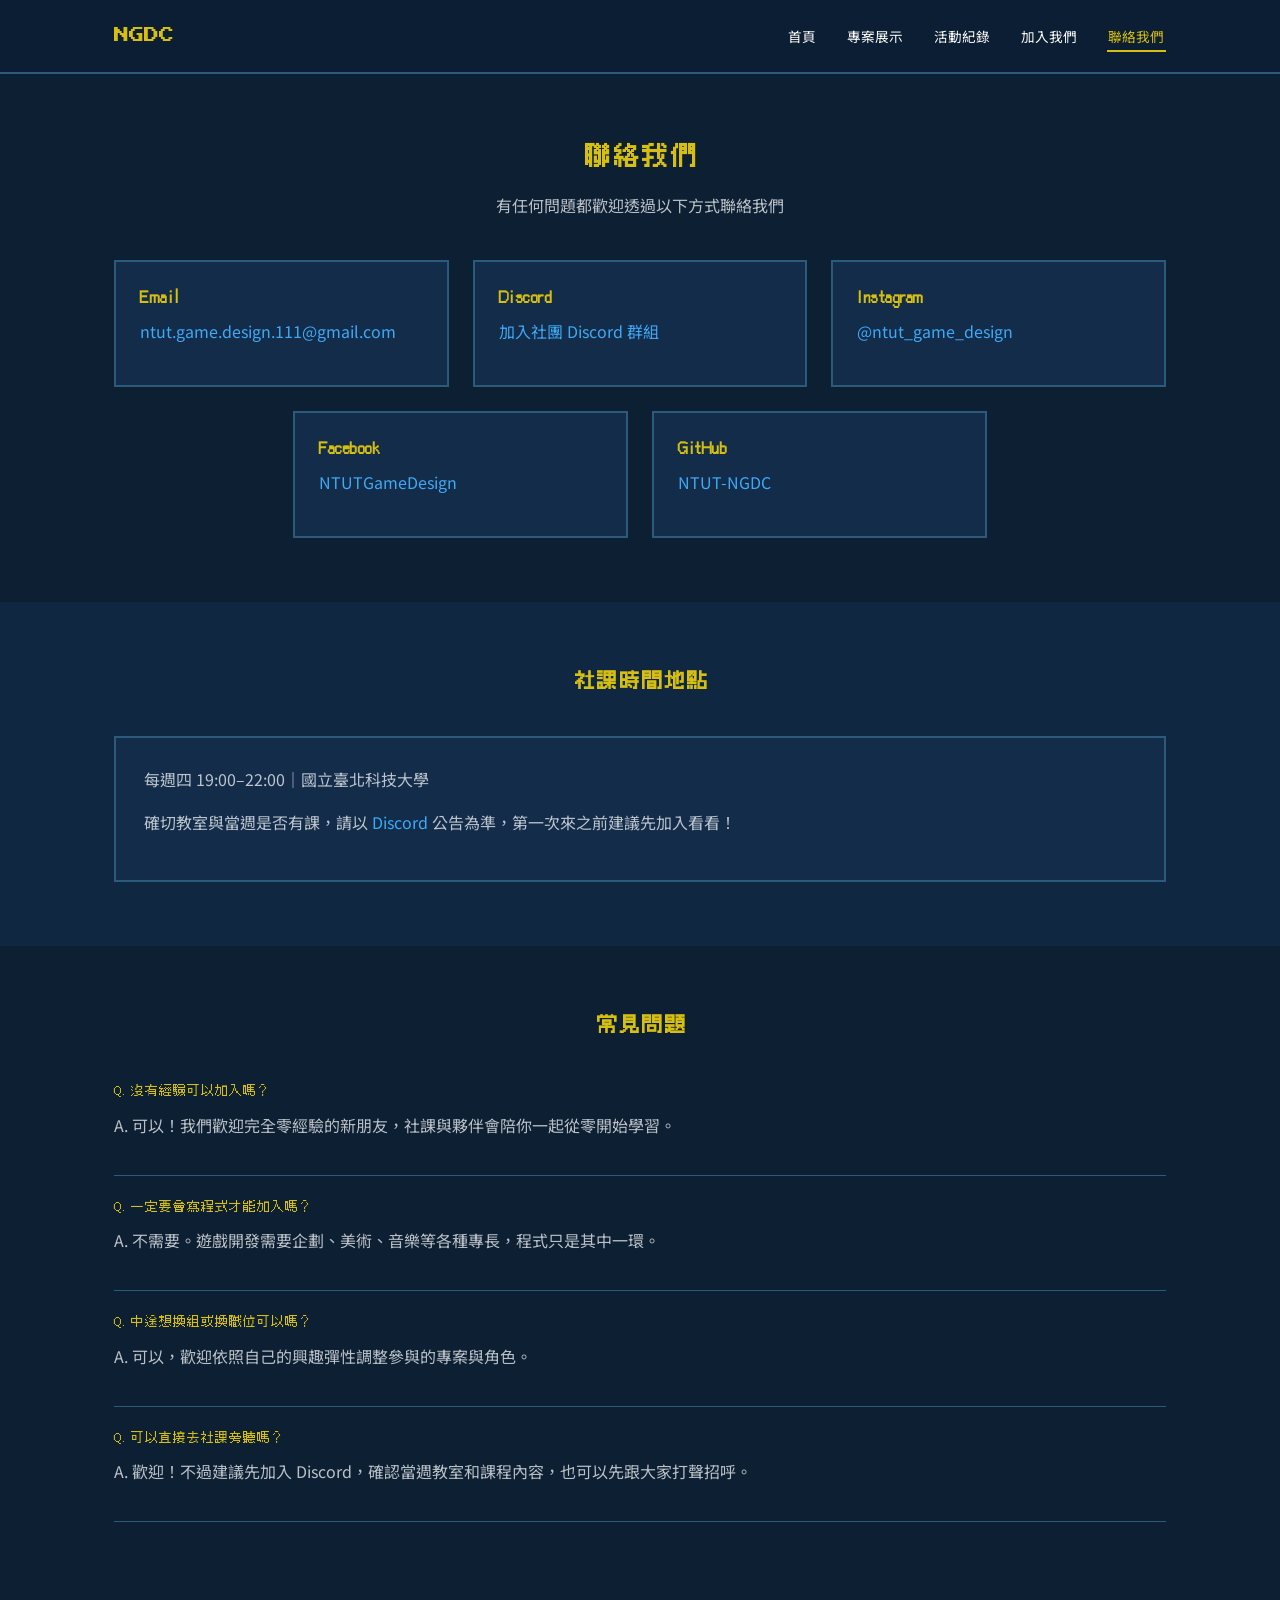
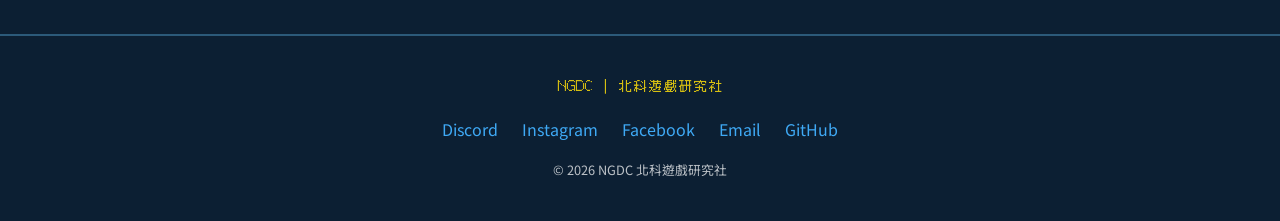
==== commit 3180ca9a: "新增 Facebook 連結，更新活動紀錄內容 - 聯絡我們新增 Facebook 卡片，卡片改為一排三張置中排列 - 各頁頁尾與首頁結構化資料加入 Facebook - 工作坊第二期：錄影改為非社員" ====
--- a/contact.html
+++ b/contact.html
@@ -68,6 +68,10 @@
             <h3>Instagram</h3>
             <p><a href="https://instagram.com/ntut_game_design" target="_blank" rel="noopener">@ntut_game_design</a></p>
           </div>
+          <div class="contact-item" id="facebook">
+            <h3>Facebook</h3>
+            <p><a href="https://www.facebook.com/NTUTGameDesign/" target="_blank" rel="noopener">NTUTGameDesign</a></p>
+          </div>
           <div class="contact-item" id="github">
             <h3>GitHub</h3>
             <p><a href="https://github.com/NTUT-NGDC" target="_blank" rel="noopener">NTUT-NGDC</a></p>
@@ -131,6 +135,7 @@
       <ul class="footer-links">
         <li><a href="#discord">Discord</a></li>
         <li><a href="#instagram">Instagram</a></li>
+        <li><a href="#facebook">Facebook</a></li>
         <li><a href="#email">Email</a></li>
         <li><a href="#github">GitHub</a></li>
       </ul>
--- a/css/style.css
+++ b/css/style.css
@@ -514,10 +514,22 @@
 /* =====================================================
    聯絡資訊清單
    ===================================================== */
+/* 一排三張、最後一排置中，避免單張卡片落在左邊 */
 .contact-list {
-  display: grid;
-  grid-template-columns: repeat(auto-fit, minmax(220px, 1fr));
+  display: flex;
+  flex-wrap: wrap;
+  justify-content: center;
   gap: 1.5rem;
+}
+
+.contact-list .contact-item {
+  flex: 0 1 calc((100% - 3rem) / 3);
+}
+
+@media (max-width: 768px) {
+  .contact-list .contact-item {
+    flex-basis: 100%;
+  }
 }
 
 .contact-item {
@@ -727,6 +739,89 @@
   display: block;
 }
 
+/* 多張作品圖：封面區切成 2 欄 × 3 列拼格，點擊開啟原圖 */
+.project-thumb--gallery {
+  display: grid;
+  /* 每格固定 16:9（見下方 a），六格等大；多出的高度上下置中 */
+  grid-template-columns: repeat(2, minmax(0, 1fr));
+  align-content: center;
+  gap: 4px;
+  padding: 4px;
+  background-image: none;
+  background-color: var(--color-bg-deep);
+}
+
+.project-thumb--gallery a {
+  position: relative;
+  display: block;
+  aspect-ratio: 16 / 9;
+  overflow: hidden;
+  background-color: var(--color-bg-alt);
+}
+
+.project-thumb--gallery img {
+  position: absolute;
+  inset: 0;
+  transition: transform 0.2s ease;
+}
+
+.project-thumb--gallery a:hover img,
+.project-thumb--gallery a:focus-visible img {
+  transform: scale(1.08);
+}
+
+/* 燈箱：點拼格圖片時浮動顯示大圖（由 js/projects.js 建立） */
+.lightbox {
+  max-width: min(92vw, 1280px);
+  max-height: 92vh;
+  padding: 0;
+  border: 2px solid var(--color-blue-bright);
+  background-color: var(--color-bg-deep);
+  color: var(--color-white);
+  overflow: visible;
+}
+
+.lightbox::backdrop {
+  background-color: rgba(5, 12, 22, 0.85);
+}
+
+.lightbox-img {
+  display: block;
+  max-width: 100%;
+  max-height: calc(92vh - 3.5rem);
+  margin: 0 auto;
+}
+
+.lightbox-bar {
+  display: flex;
+  align-items: center;
+  gap: 0.75rem;
+  padding: 0.5rem 0.75rem;
+  border-top: 2px solid var(--color-blue-dim);
+}
+
+.lightbox-caption {
+  flex-grow: 1;
+  font-family: var(--font-pixel);
+  font-size: 0.85rem;
+  color: var(--color-white-dim);
+}
+
+.lightbox-btn {
+  font-family: var(--font-pixel);
+  font-size: 0.85rem;
+  color: var(--color-white);
+  background-color: var(--color-bg-card);
+  border: 2px solid var(--color-blue-dim);
+  padding: 0.3rem 0.7rem;
+  cursor: pointer;
+}
+
+.lightbox-btn:hover,
+.lightbox-btn:focus-visible {
+  border-color: var(--color-blue-bright);
+}
+
 .project-thumb span {
   font-family: var(--font-pixel);
   font-size: 0.7rem;
@@ -797,7 +892,8 @@
 .project-links {
   margin-top: auto;
   display: flex;
-  gap: 1rem;
+  flex-wrap: wrap;
+  gap: 0.5rem 1rem;
 }
 
 .no-results {
@@ -921,6 +1017,11 @@
     border-right: none;
     border-bottom: 2px solid var(--color-blue-dim);
   }
+
+  /* 拼格的高度由格子撐開，不套用固定 16:9 */
+  .project-thumb--gallery {
+    aspect-ratio: auto;
+  }
 }
 
 @media (max-width: 480px) {
